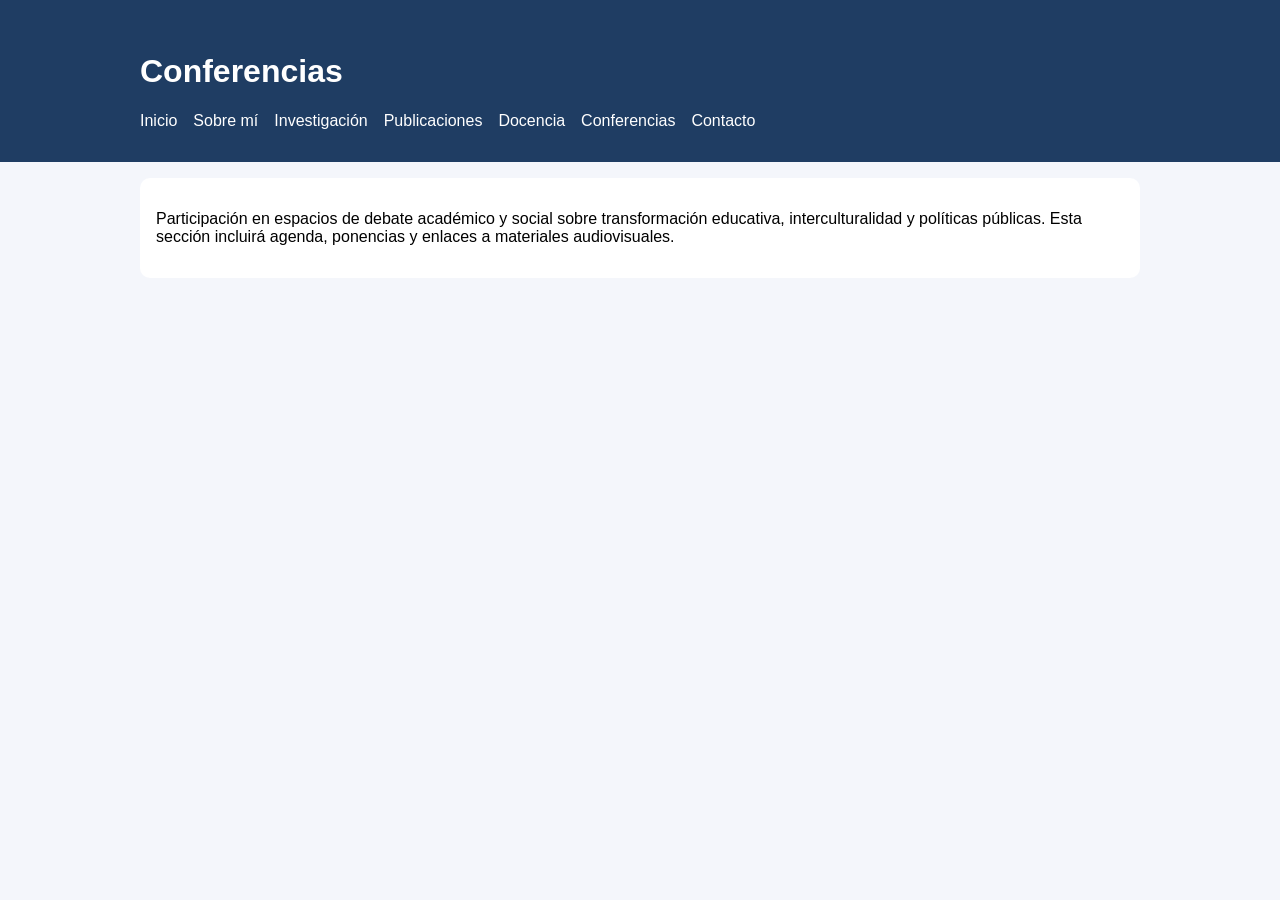
==== conferencias.html @ ff417768 "Build multi-page academic site structure for Solia" ====
<!DOCTYPE html><html lang="es"><head><meta charset="UTF-8"><meta name="viewport" content="width=device-width, initial-scale=1.0"><title>Conferencias | Solia Centeno</title><style>body{font-family:Arial,sans-serif;margin:0;background:#f4f6fb}header{background:#1f3d63;color:#fff;padding:1rem}.wrap{max-width:1000px;margin:0 auto;padding:1rem}nav a{color:#fff;text-decoration:none;margin-right:1rem}.box{background:#fff;padding:1rem;border-radius:10px}</style></head><body><header><div class="wrap"><h1>Conferencias</h1><nav><a href="index.html">Inicio</a><a href="sobre-mi.html">Sobre mí</a><a href="investigacion.html">Investigación</a><a href="publicaciones.html">Publicaciones</a><a href="docencia.html">Docencia</a><a href="conferencias.html">Conferencias</a><a href="contacto.html">Contacto</a></nav></div></header><main class="wrap"><section class="box"><p>Participación en espacios de debate académico y social sobre transformación educativa, interculturalidad y políticas públicas. Esta sección incluirá agenda, ponencias y enlaces a materiales audiovisuales.</p></section></main></body></html>
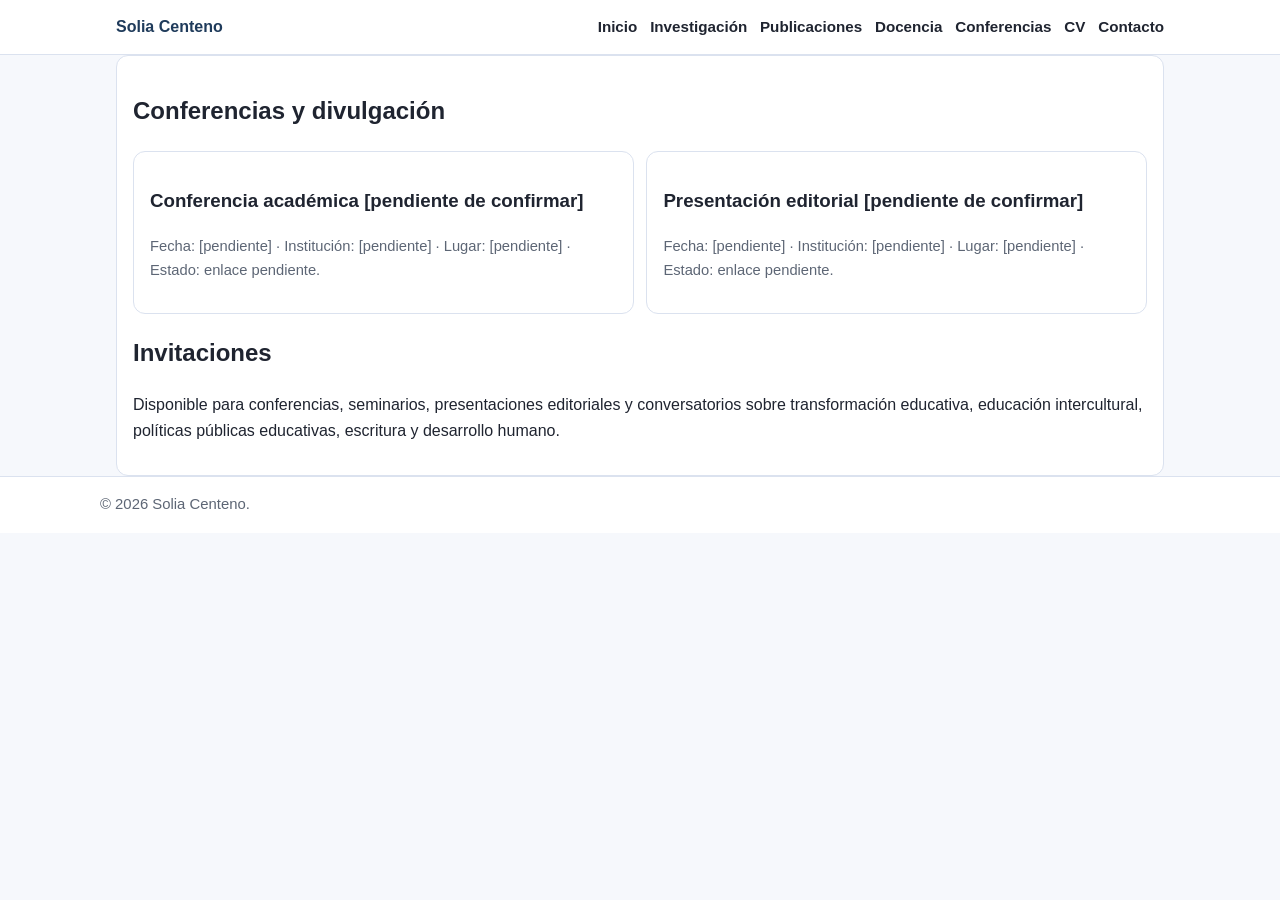
==== commit c1ef1743: "Rebuild site into full academic multi-page structure" ====
--- a/conferencias.html
+++ b/conferencias.html
@@ -1 +1 @@
-<!DOCTYPE html><html lang="es"><head><meta charset="UTF-8"><meta name="viewport" content="width=device-width, initial-scale=1.0"><title>Conferencias | Solia Centeno</title><style>body{font-family:Arial,sans-serif;margin:0;background:#f4f6fb}header{background:#1f3d63;color:#fff;padding:1rem}.wrap{max-width:1000px;margin:0 auto;padding:1rem}nav a{color:#fff;text-decoration:none;margin-right:1rem}.box{background:#fff;padding:1rem;border-radius:10px}</style></head><body><header><div class="wrap"><h1>Conferencias</h1><nav><a href="index.html">Inicio</a><a href="sobre-mi.html">Sobre mí</a><a href="investigacion.html">Investigación</a><a href="publicaciones.html">Publicaciones</a><a href="docencia.html">Docencia</a><a href="conferencias.html">Conferencias</a><a href="contacto.html">Contacto</a></nav></div></header><main class="wrap"><section class="box"><p>Participación en espacios de debate académico y social sobre transformación educativa, interculturalidad y políticas públicas. Esta sección incluirá agenda, ponencias y enlaces a materiales audiovisuales.</p></section></main></body></html>
+<!doctype html><html lang='es'><head><meta charset='utf-8'><meta name='viewport' content='width=device-width,initial-scale=1'><title>Conferencias | Solia Centeno</title><meta name='description' content='Conferencias, presentaciones y participación en foros.'><meta property='og:title' content='Conferencias | Solia Centeno'><meta property='og:description' content='Agenda y participación en espacios académicos.'><meta property='og:type' content='article'><meta property='og:image' content='assets/img/conference-placeholder.svg'><link rel='stylesheet' href='assets/css/style.css'></head><body><header class='site-header'><div class='container'><a class='brand' href='index.html'>Solia Centeno</a><nav class='nav'><a href='index.html'>Inicio</a><a href='investigacion.html'>Investigación</a><a href='publicaciones.html'>Publicaciones</a><a href='docencia.html'>Docencia</a><a href='conferencias.html'>Conferencias</a><a href='cv.html'>CV</a><a href='contacto.html'>Contacto</a></nav></div></header><main class='container'><section class='panel'><h1>Conferencias y divulgación</h1><div class='grid'><article class='card'><h3>Conferencia académica [pendiente de confirmar]</h3><p class='meta'>Fecha: [pendiente] · Institución: [pendiente] · Lugar: [pendiente] · Estado: enlace pendiente.</p></article><article class='card'><h3>Presentación editorial [pendiente de confirmar]</h3><p class='meta'>Fecha: [pendiente] · Institución: [pendiente] · Lugar: [pendiente] · Estado: enlace pendiente.</p></article></div><h2>Invitaciones</h2><p>Disponible para conferencias, seminarios, presentaciones editoriales y conversatorios sobre transformación educativa, educación intercultural, políticas públicas educativas, escritura y desarrollo humano.</p></section></main><footer><div class='container footer-inner'>© <span data-year></span> Solia Centeno.</div></footer><script src='assets/js/main.js'></script></body></html>
--- a/assets/css/style.css
+++ b/assets/css/style.css
@@ -0,0 +1,12 @@
+:root{--primary:#1f3b5b;--secondary:#2f6f68;--text:#1f2430;--muted:#5d6675;--bg:#f6f8fc;--card:#fff;--border:#dbe2ef}
+*{box-sizing:border-box} body{margin:0;font-family:"Segoe UI",Roboto,Arial,sans-serif;color:var(--text);background:var(--bg);line-height:1.6}
+a{color:var(--primary)} .container{max-width:1080px;margin:0 auto;padding:0 1rem}
+.site-header{background:#fff;border-bottom:1px solid var(--border);position:sticky;top:0}.site-header .container{display:flex;justify-content:space-between;align-items:center;padding:.9rem 1rem}
+.brand{font-weight:700;color:var(--primary);text-decoration:none}.nav{display:flex;gap:.8rem;flex-wrap:wrap}.nav a{text-decoration:none;color:var(--text);font-weight:600;font-size:.95rem}
+main{padding:1.4rem 0 2.4rem}.hero,.panel,.card{background:var(--card);border:1px solid var(--border);border-radius:12px}
+.hero{padding:1.2rem;display:grid;grid-template-columns:160px 1fr;gap:1rem}.hero img{width:100%;height:auto}.subtitle{color:var(--secondary);font-weight:700}.actions{display:flex;gap:.6rem;flex-wrap:wrap}
+.btn{padding:.55rem .85rem;border-radius:8px;text-decoration:none;font-weight:600;border:1px solid var(--primary)}.btn.primary{background:var(--primary);color:#fff}.btn.ghost{color:var(--primary);background:#fff}
+.section{margin-top:1rem}.section h2{margin:.2rem 0 .8rem;color:var(--primary)}.grid{display:grid;grid-template-columns:repeat(auto-fit,minmax(240px,1fr));gap:.8rem}
+.card{padding:1rem}.meta{color:var(--muted);font-size:.92rem} footer{border-top:1px solid var(--border);background:#fff}.footer-inner{padding:1rem 0;color:var(--muted);font-size:.93rem}
+.profile-layout{display:grid;grid-template-columns:280px 1fr;gap:1rem}.aside{padding:1rem}.panel{padding:1rem}
+@media (max-width:840px){.hero{grid-template-columns:1fr}.profile-layout{grid-template-columns:1fr}}
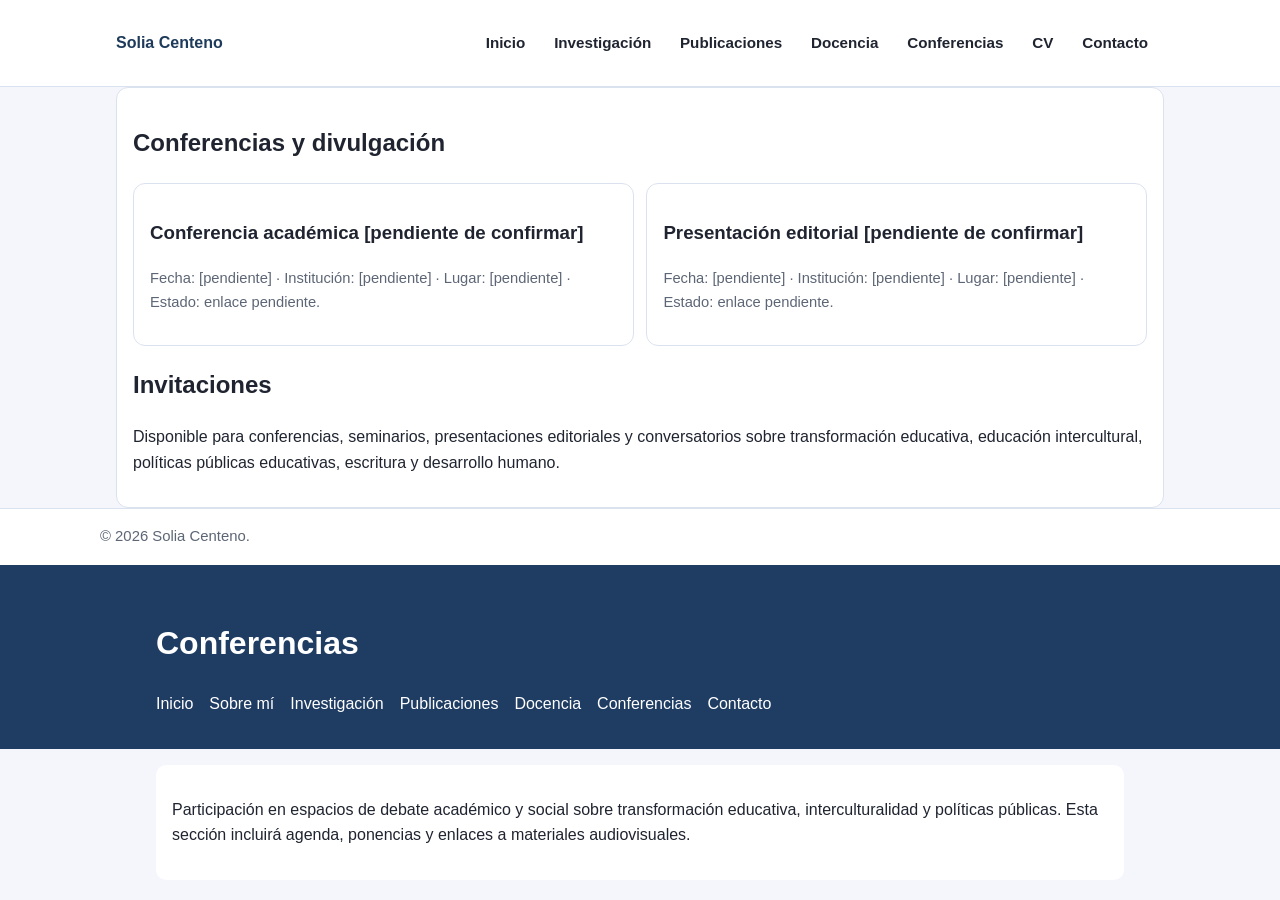
==== commit b868efbd: "Merge branch 'main' into codex/create-academic-website-for-solia-centeno-nls229" ====
--- a/conferencias.html
+++ b/conferencias.html
@@ -1 +1,2 @@
 <!doctype html><html lang='es'><head><meta charset='utf-8'><meta name='viewport' content='width=device-width,initial-scale=1'><title>Conferencias | Solia Centeno</title><meta name='description' content='Conferencias, presentaciones y participación en foros.'><meta property='og:title' content='Conferencias | Solia Centeno'><meta property='og:description' content='Agenda y participación en espacios académicos.'><meta property='og:type' content='article'><meta property='og:image' content='assets/img/conference-placeholder.svg'><link rel='stylesheet' href='assets/css/style.css'></head><body><header class='site-header'><div class='container'><a class='brand' href='index.html'>Solia Centeno</a><nav class='nav'><a href='index.html'>Inicio</a><a href='investigacion.html'>Investigación</a><a href='publicaciones.html'>Publicaciones</a><a href='docencia.html'>Docencia</a><a href='conferencias.html'>Conferencias</a><a href='cv.html'>CV</a><a href='contacto.html'>Contacto</a></nav></div></header><main class='container'><section class='panel'><h1>Conferencias y divulgación</h1><div class='grid'><article class='card'><h3>Conferencia académica [pendiente de confirmar]</h3><p class='meta'>Fecha: [pendiente] · Institución: [pendiente] · Lugar: [pendiente] · Estado: enlace pendiente.</p></article><article class='card'><h3>Presentación editorial [pendiente de confirmar]</h3><p class='meta'>Fecha: [pendiente] · Institución: [pendiente] · Lugar: [pendiente] · Estado: enlace pendiente.</p></article></div><h2>Invitaciones</h2><p>Disponible para conferencias, seminarios, presentaciones editoriales y conversatorios sobre transformación educativa, educación intercultural, políticas públicas educativas, escritura y desarrollo humano.</p></section></main><footer><div class='container footer-inner'>© <span data-year></span> Solia Centeno.</div></footer><script src='assets/js/main.js'></script></body></html>
+<!DOCTYPE html><html lang="es"><head><meta charset="UTF-8"><meta name="viewport" content="width=device-width, initial-scale=1.0"><title>Conferencias | Solia Centeno</title><style>body{font-family:Arial,sans-serif;margin:0;background:#f4f6fb}header{background:#1f3d63;color:#fff;padding:1rem}.wrap{max-width:1000px;margin:0 auto;padding:1rem}nav a{color:#fff;text-decoration:none;margin-right:1rem}.box{background:#fff;padding:1rem;border-radius:10px}</style></head><body><header><div class="wrap"><h1>Conferencias</h1><nav><a href="index.html">Inicio</a><a href="sobre-mi.html">Sobre mí</a><a href="investigacion.html">Investigación</a><a href="publicaciones.html">Publicaciones</a><a href="docencia.html">Docencia</a><a href="conferencias.html">Conferencias</a><a href="contacto.html">Contacto</a></nav></div></header><main class="wrap"><section class="box"><p>Participación en espacios de debate académico y social sobre transformación educativa, interculturalidad y políticas públicas. Esta sección incluirá agenda, ponencias y enlaces a materiales audiovisuales.</p></section></main></body></html>
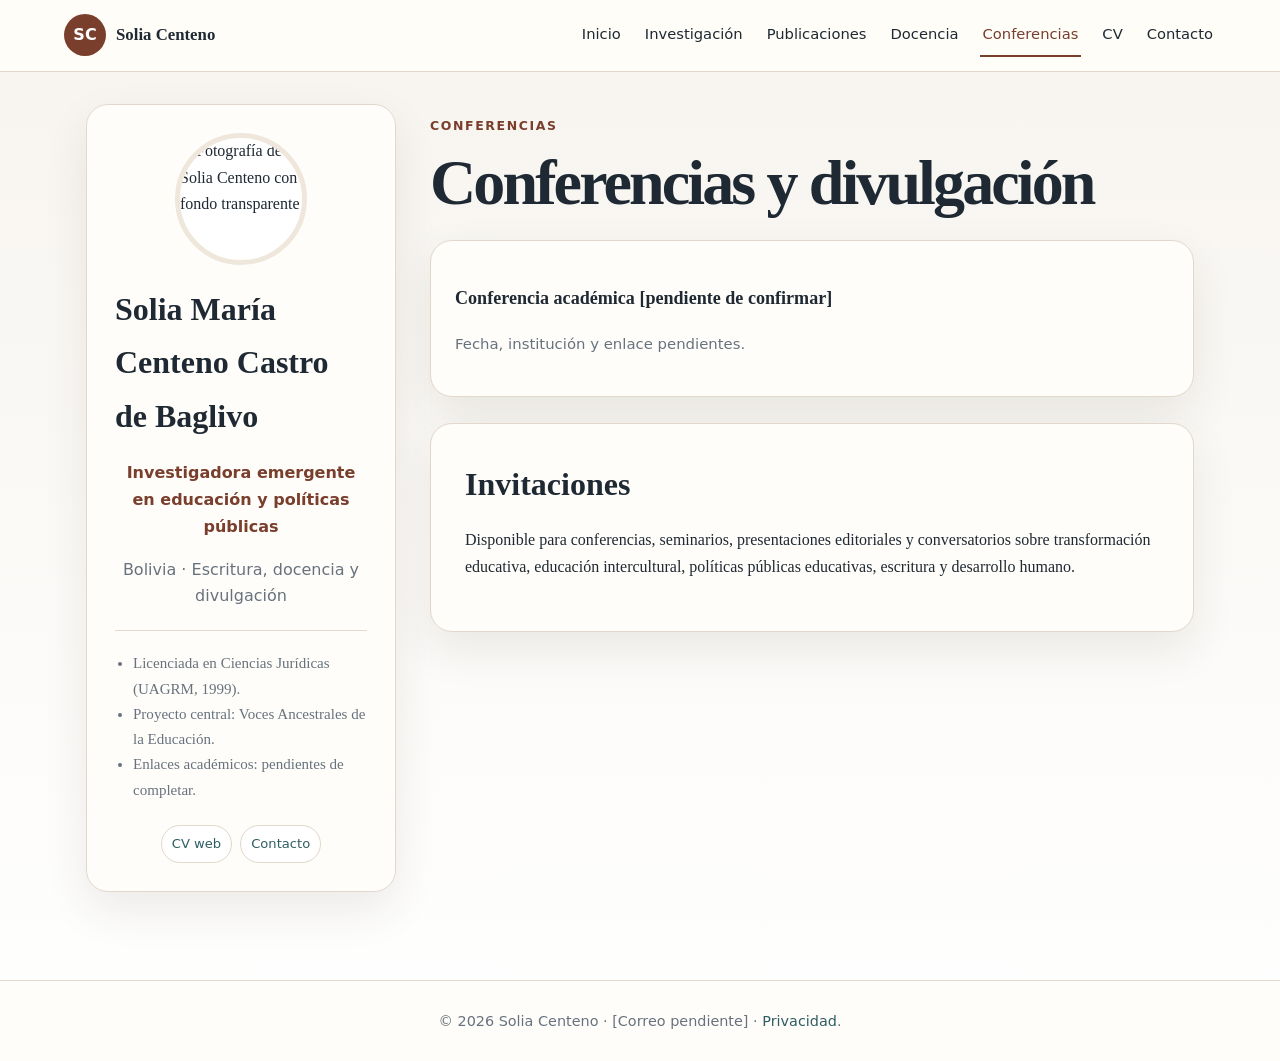
==== commit 502607a3: "Apply requested editorial style and redesign all pages" ====
--- a/conferencias.html
+++ b/conferencias.html
@@ -1,2 +1 @@
-<!doctype html><html lang='es'><head><meta charset='utf-8'><meta name='viewport' content='width=device-width,initial-scale=1'><title>Conferencias | Solia Centeno</title><meta name='description' content='Conferencias, presentaciones y participación en foros.'><meta property='og:title' content='Conferencias | Solia Centeno'><meta property='og:description' content='Agenda y participación en espacios académicos.'><meta property='og:type' content='article'><meta property='og:image' content='assets/img/conference-placeholder.svg'><link rel='stylesheet' href='assets/css/style.css'></head><body><header class='site-header'><div class='container'><a class='brand' href='index.html'>Solia Centeno</a><nav class='nav'><a href='index.html'>Inicio</a><a href='investigacion.html'>Investigación</a><a href='publicaciones.html'>Publicaciones</a><a href='docencia.html'>Docencia</a><a href='conferencias.html'>Conferencias</a><a href='cv.html'>CV</a><a href='contacto.html'>Contacto</a></nav></div></header><main class='container'><section class='panel'><h1>Conferencias y divulgación</h1><div class='grid'><article class='card'><h3>Conferencia académica [pendiente de confirmar]</h3><p class='meta'>Fecha: [pendiente] · Institución: [pendiente] · Lugar: [pendiente] · Estado: enlace pendiente.</p></article><article class='card'><h3>Presentación editorial [pendiente de confirmar]</h3><p class='meta'>Fecha: [pendiente] · Institución: [pendiente] · Lugar: [pendiente] · Estado: enlace pendiente.</p></article></div><h2>Invitaciones</h2><p>Disponible para conferencias, seminarios, presentaciones editoriales y conversatorios sobre transformación educativa, educación intercultural, políticas públicas educativas, escritura y desarrollo humano.</p></section></main><footer><div class='container footer-inner'>© <span data-year></span> Solia Centeno.</div></footer><script src='assets/js/main.js'></script></body></html>
-<!DOCTYPE html><html lang="es"><head><meta charset="UTF-8"><meta name="viewport" content="width=device-width, initial-scale=1.0"><title>Conferencias | Solia Centeno</title><style>body{font-family:Arial,sans-serif;margin:0;background:#f4f6fb}header{background:#1f3d63;color:#fff;padding:1rem}.wrap{max-width:1000px;margin:0 auto;padding:1rem}nav a{color:#fff;text-decoration:none;margin-right:1rem}.box{background:#fff;padding:1rem;border-radius:10px}</style></head><body><header><div class="wrap"><h1>Conferencias</h1><nav><a href="index.html">Inicio</a><a href="sobre-mi.html">Sobre mí</a><a href="investigacion.html">Investigación</a><a href="publicaciones.html">Publicaciones</a><a href="docencia.html">Docencia</a><a href="conferencias.html">Conferencias</a><a href="contacto.html">Contacto</a></nav></div></header><main class="wrap"><section class="box"><p>Participación en espacios de debate académico y social sobre transformación educativa, interculturalidad y políticas públicas. Esta sección incluirá agenda, ponencias y enlaces a materiales audiovisuales.</p></section></main></body></html>
+<!doctype html><html lang='es'><head><meta charset='utf-8'><meta name='viewport' content='width=device-width,initial-scale=1'><title>Conferencias | Solia Centeno</title><meta name='description' content='Conferencias y participación en foros.'><meta property='og:title' content='Conferencias | Solia Centeno'><meta property='og:description' content='Conferencias y participación en foros.'><meta property='og:type' content='website'><meta property='og:image' content='https://i.imgur.com/AELXzDu.jpeg'><link rel='stylesheet' href='assets/css/style.css'></head><body><header class='site-header'><a class='brand' href='index.html'><span class='brand-mark'>SC</span><span class='brand-text'>Solia Centeno</span></a><button class='menu-toggle' aria-label='Abrir menú'>Menú</button><nav class='nav'><a href='index.html'>Inicio</a><a href='investigacion.html'>Investigación</a><a href='publicaciones.html'>Publicaciones</a><a href='docencia.html'>Docencia</a><a href='conferencias.html' aria-current='page'>Conferencias</a><a href='cv.html'>CV</a><a href='contacto.html'>Contacto</a></nav></header><main class='layout'><aside class='profile-card'><img class='avatar' src='https://i.imgur.com/AELXzDu.jpeg' alt='Fotografía de Solia Centeno con fondo transparente'><h2>Solia María Centeno Castro de Baglivo</h2><p class='role'>Investigadora emergente en educación y políticas públicas</p><p class='affiliation'>Bolivia · Escritura, docencia y divulgación</p><div class='divider'></div><ul class='profile-list'><li>Licenciada en Ciencias Jurídicas (UAGRM, 1999).</li><li>Proyecto central: Voces Ancestrales de la Educación.</li><li>Enlaces académicos: pendientes de completar.</li></ul><div class='social-links'><a href='cv.html'>CV web</a><a href='contacto.html'>Contacto</a></div></aside><section><p class='eyebrow'>Conferencias</p><h1>Conferencias y divulgación</h1><article class='mini-card'><h3>Conferencia académica [pendiente de confirmar]</h3><p class='meta'>Fecha, institución y enlace pendientes.</p></article><article class='section-block'><h2>Invitaciones</h2><p>Disponible para conferencias, seminarios, presentaciones editoriales y conversatorios sobre transformación educativa, educación intercultural, políticas públicas educativas, escritura y desarrollo humano.</p></article></section></main><footer class='site-footer'>© <span data-year></span> Solia Centeno · [Correo pendiente] · <a href='privacidad.html'>Privacidad</a>.</footer><script src='assets/js/main.js'></script></body></html>
--- a/assets/css/style.css
+++ b/assets/css/style.css
@@ -1,12 +1,24 @@
-:root{--primary:#1f3b5b;--secondary:#2f6f68;--text:#1f2430;--muted:#5d6675;--bg:#f6f8fc;--card:#fff;--border:#dbe2ef}
-*{box-sizing:border-box} body{margin:0;font-family:"Segoe UI",Roboto,Arial,sans-serif;color:var(--text);background:var(--bg);line-height:1.6}
-a{color:var(--primary)} .container{max-width:1080px;margin:0 auto;padding:0 1rem}
-.site-header{background:#fff;border-bottom:1px solid var(--border);position:sticky;top:0}.site-header .container{display:flex;justify-content:space-between;align-items:center;padding:.9rem 1rem}
-.brand{font-weight:700;color:var(--primary);text-decoration:none}.nav{display:flex;gap:.8rem;flex-wrap:wrap}.nav a{text-decoration:none;color:var(--text);font-weight:600;font-size:.95rem}
-main{padding:1.4rem 0 2.4rem}.hero,.panel,.card{background:var(--card);border:1px solid var(--border);border-radius:12px}
-.hero{padding:1.2rem;display:grid;grid-template-columns:160px 1fr;gap:1rem}.hero img{width:100%;height:auto}.subtitle{color:var(--secondary);font-weight:700}.actions{display:flex;gap:.6rem;flex-wrap:wrap}
-.btn{padding:.55rem .85rem;border-radius:8px;text-decoration:none;font-weight:600;border:1px solid var(--primary)}.btn.primary{background:var(--primary);color:#fff}.btn.ghost{color:var(--primary);background:#fff}
-.section{margin-top:1rem}.section h2{margin:.2rem 0 .8rem;color:var(--primary)}.grid{display:grid;grid-template-columns:repeat(auto-fit,minmax(240px,1fr));gap:.8rem}
-.card{padding:1rem}.meta{color:var(--muted);font-size:.92rem} footer{border-top:1px solid var(--border);background:#fff}.footer-inner{padding:1rem 0;color:var(--muted);font-size:.93rem}
-.profile-layout{display:grid;grid-template-columns:280px 1fr;gap:1rem}.aside{padding:1rem}.panel{padding:1rem}
-@media (max-width:840px){.hero{grid-template-columns:1fr}.profile-layout{grid-template-columns:1fr}}
+:root {
+  --bg: #f7f4ef; --paper: #fffdf9; --ink: #1f2933; --muted: #67727e; --line: #e2d8cc;
+  --accent: #7a3e2d; --accent-2: #2f5d62; --accent-3: #b78338; --soft: #efe7dc;
+  --shadow: 0 18px 45px rgba(55, 42, 27, .09); --radius: 22px;
+}
+*{box-sizing:border-box} html{scroll-behavior:smooth} body{margin:0;background:linear-gradient(180deg,var(--bg),#fff);color:var(--ink);font-family:ui-serif,Georgia,Cambria,"Times New Roman",serif;line-height:1.68}
+a{color:var(--accent-2);text-decoration:none}a:hover{text-decoration:underline}
+.site-header{position:sticky;top:0;z-index:10;display:flex;align-items:center;justify-content:space-between;gap:24px;padding:14px clamp(18px,5vw,72px);background:rgba(255,253,249,.92);backdrop-filter:blur(18px);border-bottom:1px solid var(--line)}
+.brand{display:flex;align-items:center;gap:10px;color:var(--ink);font-weight:700}.brand-mark{width:42px;height:42px;border-radius:50%;display:grid;place-items:center;background:var(--accent);color:#fff;font-family:ui-sans-serif,system-ui,sans-serif}.brand-text{font-size:1.05rem}
+.nav{display:flex;gap:18px;align-items:center;flex-wrap:wrap}.nav a{color:var(--ink);font-family:ui-sans-serif,system-ui,sans-serif;font-size:.92rem;padding:8px 3px;border-bottom:2px solid transparent}.nav a[aria-current='page']{border-color:var(--accent);color:var(--accent)}
+.menu-toggle{display:none;border:1px solid var(--line);background:var(--paper);border-radius:12px;padding:8px 12px}
+.layout{max-width:1180px;margin:32px auto;padding:0 clamp(16px,4vw,36px) 56px;display:grid;grid-template-columns:minmax(240px,310px) 1fr;gap:34px;align-items:start}
+.profile-card{position:sticky;top:86px;background:var(--paper);border:1px solid var(--line);border-radius:var(--radius);padding:28px;box-shadow:var(--shadow)}
+.avatar{width:132px;height:132px;border-radius:50%;display:block;margin:0 auto 18px;border:5px solid var(--soft);object-fit:contain;background:#fff}.role,.affiliation{text-align:center;color:var(--muted);font-family:ui-sans-serif,system-ui,sans-serif}.role{color:var(--accent);font-weight:650}
+.divider{height:1px;background:var(--line);margin:20px 0}.profile-list{padding-left:18px;margin:0;color:var(--muted);font-size:.94rem}.social-links{display:flex;flex-wrap:wrap;gap:8px;margin-top:22px;justify-content:center}
+.social-links a,.small-button{border:1px solid var(--line);padding:7px 10px;border-radius:999px;background:#fff;font-family:ui-sans-serif,system-ui,sans-serif;font-size:.82rem}
+.eyebrow{color:var(--accent);text-transform:uppercase;letter-spacing:.13em;font-size:.78rem;font-weight:700;font-family:ui-sans-serif,system-ui,sans-serif}
+h1{font-size:clamp(2.05rem,5vw,4.5rem);line-height:1.04;letter-spacing:-.045em;margin:0 0 20px}h2{font-size:clamp(1.35rem,3vw,2rem);margin:0 0 14px}h3{font-size:1.13rem}
+.lead{font-size:clamp(1.08rem,2vw,1.32rem);color:#42505c}.section-block{background:var(--paper);border:1px solid var(--line);border-radius:var(--radius);padding:clamp(22px,4vw,34px);margin:26px 0;box-shadow:var(--shadow)}
+.highlight-panel{background:linear-gradient(135deg,#fffdf9,#f0e6d8)}.cta-row,.button-row{display:flex;gap:12px;flex-wrap:wrap}.button{display:inline-flex;align-items:center;justify-content:center;padding:11px 17px;border-radius:999px;font-family:ui-sans-serif,system-ui,sans-serif;font-weight:650;border:1px solid transparent}.primary{background:var(--accent);color:#fff}.secondary{background:transparent;color:var(--accent);border-color:var(--accent)}
+.tag-grid,.pill-row{display:flex;flex-wrap:wrap;gap:10px}.tag-grid span,.pill-row span{background:var(--soft);color:var(--accent);border:1px solid var(--line);padding:8px 12px;border-radius:999px;font-family:ui-sans-serif,system-ui,sans-serif;font-size:.9rem}
+.project-card,.publication-card,.contact-panel,.cv-section,.mini-card{background:var(--paper);border:1px solid var(--line);border-radius:var(--radius);padding:24px;box-shadow:var(--shadow);margin:24px 0}.meta{color:var(--muted);font-family:ui-sans-serif,system-ui,sans-serif;font-size:.93rem}
+.site-footer{border-top:1px solid var(--line);padding:28px clamp(18px,5vw,72px);text-align:center;color:var(--muted);background:var(--paper);font-family:ui-sans-serif,system-ui,sans-serif;font-size:.9rem}
+@media (max-width:880px){.menu-toggle{display:block}.nav{display:none;position:absolute;left:16px;right:16px;top:72px;background:var(--paper);border:1px solid var(--line);border-radius:18px;padding:14px;box-shadow:var(--shadow)}.nav.open{display:grid}.layout{grid-template-columns:1fr}.profile-card{position:static}}
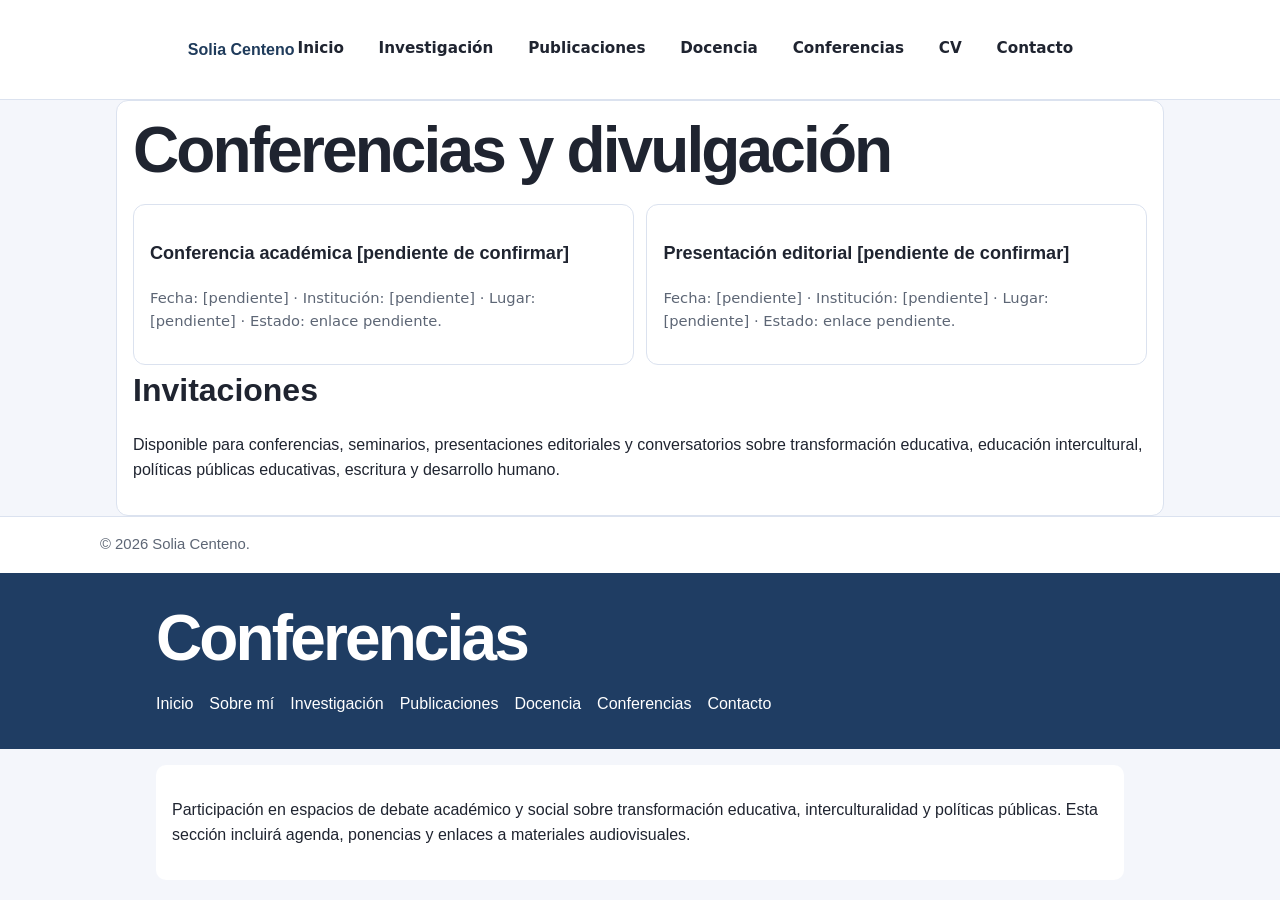
==== commit 622c31f0: "Merge branch 'main' into codex/create-academic-website-for-solia-centeno-1w92t0" ====
--- a/conferencias.html
+++ b/conferencias.html
@@ -1 +1,2 @@
-<!doctype html><html lang='es'><head><meta charset='utf-8'><meta name='viewport' content='width=device-width,initial-scale=1'><title>Conferencias | Solia Centeno</title><meta name='description' content='Conferencias y participación en foros.'><meta property='og:title' content='Conferencias | Solia Centeno'><meta property='og:description' content='Conferencias y participación en foros.'><meta property='og:type' content='website'><meta property='og:image' content='https://i.imgur.com/AELXzDu.jpeg'><link rel='stylesheet' href='assets/css/style.css'></head><body><header class='site-header'><a class='brand' href='index.html'><span class='brand-mark'>SC</span><span class='brand-text'>Solia Centeno</span></a><button class='menu-toggle' aria-label='Abrir menú'>Menú</button><nav class='nav'><a href='index.html'>Inicio</a><a href='investigacion.html'>Investigación</a><a href='publicaciones.html'>Publicaciones</a><a href='docencia.html'>Docencia</a><a href='conferencias.html' aria-current='page'>Conferencias</a><a href='cv.html'>CV</a><a href='contacto.html'>Contacto</a></nav></header><main class='layout'><aside class='profile-card'><img class='avatar' src='https://i.imgur.com/AELXzDu.jpeg' alt='Fotografía de Solia Centeno con fondo transparente'><h2>Solia María Centeno Castro de Baglivo</h2><p class='role'>Investigadora emergente en educación y políticas públicas</p><p class='affiliation'>Bolivia · Escritura, docencia y divulgación</p><div class='divider'></div><ul class='profile-list'><li>Licenciada en Ciencias Jurídicas (UAGRM, 1999).</li><li>Proyecto central: Voces Ancestrales de la Educación.</li><li>Enlaces académicos: pendientes de completar.</li></ul><div class='social-links'><a href='cv.html'>CV web</a><a href='contacto.html'>Contacto</a></div></aside><section><p class='eyebrow'>Conferencias</p><h1>Conferencias y divulgación</h1><article class='mini-card'><h3>Conferencia académica [pendiente de confirmar]</h3><p class='meta'>Fecha, institución y enlace pendientes.</p></article><article class='section-block'><h2>Invitaciones</h2><p>Disponible para conferencias, seminarios, presentaciones editoriales y conversatorios sobre transformación educativa, educación intercultural, políticas públicas educativas, escritura y desarrollo humano.</p></article></section></main><footer class='site-footer'>© <span data-year></span> Solia Centeno · [Correo pendiente] · <a href='privacidad.html'>Privacidad</a>.</footer><script src='assets/js/main.js'></script></body></html>+<!doctype html><html lang='es'><head><meta charset='utf-8'><meta name='viewport' content='width=device-width,initial-scale=1'><title>Conferencias | Solia Centeno</title><meta name='description' content='Conferencias, presentaciones y participación en foros.'><meta property='og:title' content='Conferencias | Solia Centeno'><meta property='og:description' content='Agenda y participación en espacios académicos.'><meta property='og:type' content='article'><meta property='og:image' content='assets/img/conference-placeholder.svg'><link rel='stylesheet' href='assets/css/style.css'></head><body><header class='site-header'><div class='container'><a class='brand' href='index.html'>Solia Centeno</a><nav class='nav'><a href='index.html'>Inicio</a><a href='investigacion.html'>Investigación</a><a href='publicaciones.html'>Publicaciones</a><a href='docencia.html'>Docencia</a><a href='conferencias.html'>Conferencias</a><a href='cv.html'>CV</a><a href='contacto.html'>Contacto</a></nav></div></header><main class='container'><section class='panel'><h1>Conferencias y divulgación</h1><div class='grid'><article class='card'><h3>Conferencia académica [pendiente de confirmar]</h3><p class='meta'>Fecha: [pendiente] · Institución: [pendiente] · Lugar: [pendiente] · Estado: enlace pendiente.</p></article><article class='card'><h3>Presentación editorial [pendiente de confirmar]</h3><p class='meta'>Fecha: [pendiente] · Institución: [pendiente] · Lugar: [pendiente] · Estado: enlace pendiente.</p></article></div><h2>Invitaciones</h2><p>Disponible para conferencias, seminarios, presentaciones editoriales y conversatorios sobre transformación educativa, educación intercultural, políticas públicas educativas, escritura y desarrollo humano.</p></section></main><footer><div class='container footer-inner'>© <span data-year></span> Solia Centeno.</div></footer><script src='assets/js/main.js'></script></body></html>
+<!DOCTYPE html><html lang="es"><head><meta charset="UTF-8"><meta name="viewport" content="width=device-width, initial-scale=1.0"><title>Conferencias | Solia Centeno</title><style>body{font-family:Arial,sans-serif;margin:0;background:#f4f6fb}header{background:#1f3d63;color:#fff;padding:1rem}.wrap{max-width:1000px;margin:0 auto;padding:1rem}nav a{color:#fff;text-decoration:none;margin-right:1rem}.box{background:#fff;padding:1rem;border-radius:10px}</style></head><body><header><div class="wrap"><h1>Conferencias</h1><nav><a href="index.html">Inicio</a><a href="sobre-mi.html">Sobre mí</a><a href="investigacion.html">Investigación</a><a href="publicaciones.html">Publicaciones</a><a href="docencia.html">Docencia</a><a href="conferencias.html">Conferencias</a><a href="contacto.html">Contacto</a></nav></div></header><main class="wrap"><section class="box"><p>Participación en espacios de debate académico y social sobre transformación educativa, interculturalidad y políticas públicas. Esta sección incluirá agenda, ponencias y enlaces a materiales audiovisuales.</p></section></main></body></html>
--- a/assets/css/style.css
+++ b/assets/css/style.css
@@ -22,3 +22,15 @@
 .project-card,.publication-card,.contact-panel,.cv-section,.mini-card{background:var(--paper);border:1px solid var(--line);border-radius:var(--radius);padding:24px;box-shadow:var(--shadow);margin:24px 0}.meta{color:var(--muted);font-family:ui-sans-serif,system-ui,sans-serif;font-size:.93rem}
 .site-footer{border-top:1px solid var(--line);padding:28px clamp(18px,5vw,72px);text-align:center;color:var(--muted);background:var(--paper);font-family:ui-sans-serif,system-ui,sans-serif;font-size:.9rem}
 @media (max-width:880px){.menu-toggle{display:block}.nav{display:none;position:absolute;left:16px;right:16px;top:72px;background:var(--paper);border:1px solid var(--line);border-radius:18px;padding:14px;box-shadow:var(--shadow)}.nav.open{display:grid}.layout{grid-template-columns:1fr}.profile-card{position:static}}
+:root{--primary:#1f3b5b;--secondary:#2f6f68;--text:#1f2430;--muted:#5d6675;--bg:#f6f8fc;--card:#fff;--border:#dbe2ef}
+*{box-sizing:border-box} body{margin:0;font-family:"Segoe UI",Roboto,Arial,sans-serif;color:var(--text);background:var(--bg);line-height:1.6}
+a{color:var(--primary)} .container{max-width:1080px;margin:0 auto;padding:0 1rem}
+.site-header{background:#fff;border-bottom:1px solid var(--border);position:sticky;top:0}.site-header .container{display:flex;justify-content:space-between;align-items:center;padding:.9rem 1rem}
+.brand{font-weight:700;color:var(--primary);text-decoration:none}.nav{display:flex;gap:.8rem;flex-wrap:wrap}.nav a{text-decoration:none;color:var(--text);font-weight:600;font-size:.95rem}
+main{padding:1.4rem 0 2.4rem}.hero,.panel,.card{background:var(--card);border:1px solid var(--border);border-radius:12px}
+.hero{padding:1.2rem;display:grid;grid-template-columns:160px 1fr;gap:1rem}.hero img{width:100%;height:auto}.subtitle{color:var(--secondary);font-weight:700}.actions{display:flex;gap:.6rem;flex-wrap:wrap}
+.btn{padding:.55rem .85rem;border-radius:8px;text-decoration:none;font-weight:600;border:1px solid var(--primary)}.btn.primary{background:var(--primary);color:#fff}.btn.ghost{color:var(--primary);background:#fff}
+.section{margin-top:1rem}.section h2{margin:.2rem 0 .8rem;color:var(--primary)}.grid{display:grid;grid-template-columns:repeat(auto-fit,minmax(240px,1fr));gap:.8rem}
+.card{padding:1rem}.meta{color:var(--muted);font-size:.92rem} footer{border-top:1px solid var(--border);background:#fff}.footer-inner{padding:1rem 0;color:var(--muted);font-size:.93rem}
+.profile-layout{display:grid;grid-template-columns:280px 1fr;gap:1rem}.aside{padding:1rem}.panel{padding:1rem}
+@media (max-width:840px){.hero{grid-template-columns:1fr}.profile-layout{grid-template-columns:1fr}}
